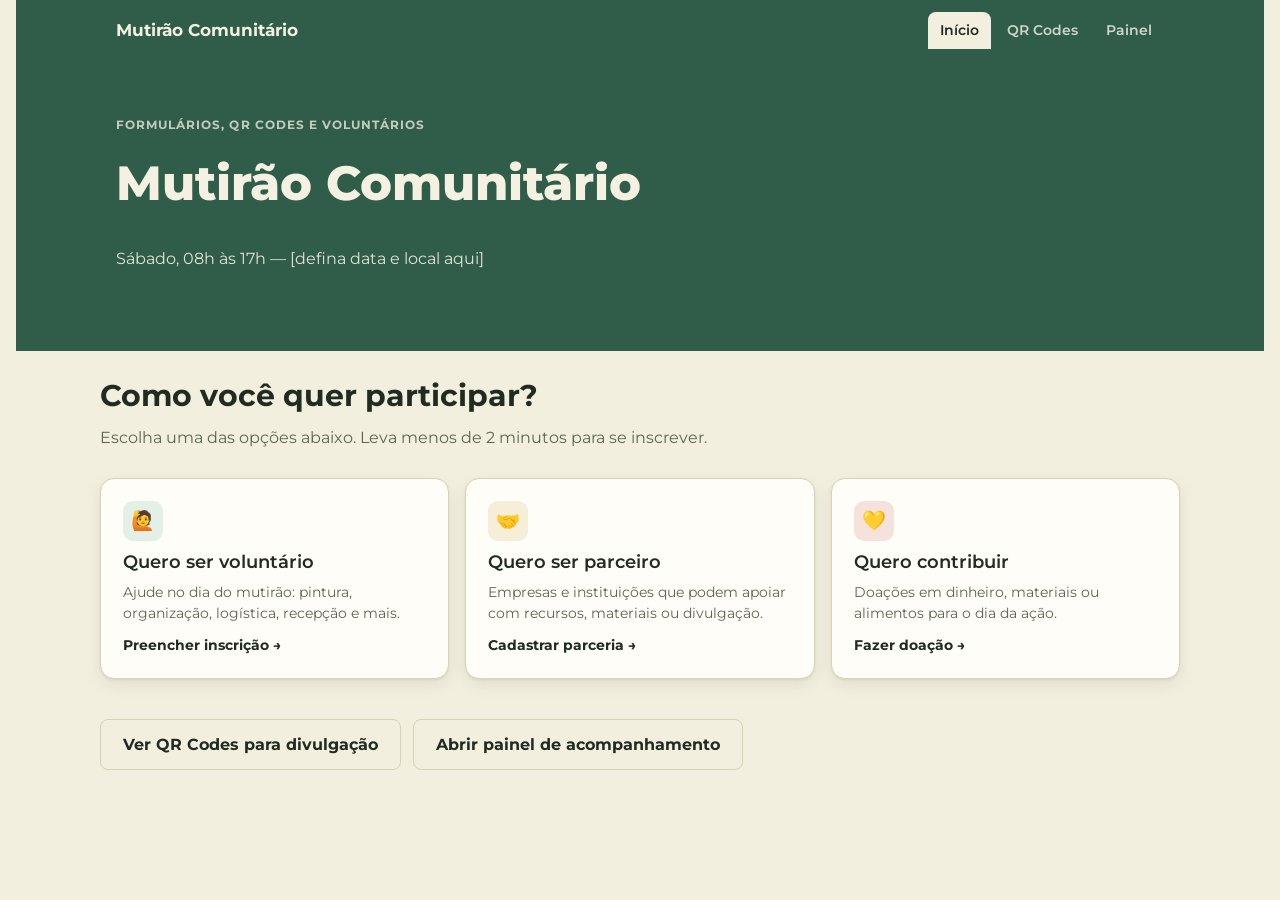
==== index.html @ 49a6bfc4 "Troca tipografia para Montserrat em todo o site Substitui a dupla Fraunces (titulos) + Work Sans (te" ====
<!DOCTYPE html>
<html lang="pt-BR">
<head>
<meta charset="UTF-8">
<meta name="viewport" content="width=device-width, initial-scale=1.0">
<title>Mutirão Comunitário</title>
<link rel="icon" href="assets/favicon.svg" type="image/svg+xml">
<link rel="preconnect" href="https://fonts.googleapis.com">
<link rel="preconnect" href="https://fonts.gstatic.com" crossorigin>
<link href="https://fonts.googleapis.com/css2?family=Montserrat:wght@400;500;600;700;800&family=JetBrains+Mono:wght@500;600&display=swap" rel="stylesheet">
<link rel="stylesheet" href="assets/styles.css">
<style>
  .hero {
    background: var(--pine);
    color: var(--ink-on-pine);
  }
  .hero-inner {
    max-width: 1080px;
    margin-inline: auto;
    padding: 56px 16px 64px;
  }
  .hero .eyebrow { color: var(--ink-on-pine); opacity: 0.75; }
  .hero h1 { color: var(--ink-on-pine); max-width: 16ch; }
  .hero p { color: var(--ink-on-pine); opacity: 0.92; max-width: 46ch; }

  .cards {
    display: grid;
    grid-template-columns: repeat(auto-fit, minmax(220px, 1fr));
    gap: 16px;
    margin-top: 28px;
  }
  .choice-card {
    background: var(--surface);
    border: 1px solid var(--line);
    border-radius: var(--radius);
    box-shadow: var(--shadow);
    padding: 22px;
    display: flex;
    flex-direction: column;
    gap: 10px;
    text-decoration: none;
    color: var(--ink);
  }
  .choice-card .tag {
    width: 40px; height: 40px;
    border-radius: 10px;
    display: flex; align-items: center; justify-content: center;
    font-size: 1.2rem;
  }
  .choice-card h3 { margin: 0; }
  .choice-card p { margin: 0; font-size: 0.9rem; color: var(--ink-muted); }
  .choice-card .go { margin-top: auto; font-weight: 700; font-size: 0.86rem; }

  .tag--voluntario { background: var(--good-bg); color: var(--pine-strong); }
  .tag--parceiro { background: var(--warn-bg); color: var(--brand-strong); }
  .tag--doador { background: var(--critical-bg); color: var(--brick-strong); }

  .secondary-links {
    display: flex; flex-wrap: wrap; gap: 12px;
    margin-top: 40px;
  }
</style>
</head>
<body>

<nav class="nav">
  <div class="nav-inner">
    <a class="nav-brand" href="index.html">Mutirão Comunitário</a>
    <div class="nav-tabs">
      <a href="index.html" aria-current="page">Início</a>
      <a href="qrcodes.html">QR Codes</a>
      <a href="painel.html">Painel</a>
    </div>
  </div>
</nav>

<header class="hero">
  <div class="hero-inner stack">
    <span class="eyebrow" id="evento-org">Grupo 02 — Formulários, QR Codes e Voluntários</span>
    <h1 id="evento-nome">Mutirão Comunitário</h1>
    <p id="evento-data">Sábado, 08h às 17h — [defina data e local aqui]</p>
  </div>
</header>

<main class="page page--wide">
  <h2>Como você quer participar?</h2>
  <p class="muted">Escolha uma das opções abaixo. Leva menos de 2 minutos para se inscrever.</p>

  <div class="cards">
    <a class="choice-card" href="voluntario.html">
      <span class="tag tag--voluntario">🙋</span>
      <h3>Quero ser voluntário</h3>
      <p>Ajude no dia do mutirão: pintura, organização, logística, recepção e mais.</p>
      <span class="go">Preencher inscrição →</span>
    </a>
    <a class="choice-card" href="parceiro.html">
      <span class="tag tag--parceiro">🤝</span>
      <h3>Quero ser parceiro</h3>
      <p>Empresas e instituições que podem apoiar com recursos, materiais ou divulgação.</p>
      <span class="go">Cadastrar parceria →</span>
    </a>
    <a class="choice-card" href="doador.html">
      <span class="tag tag--doador">💛</span>
      <h3>Quero contribuir</h3>
      <p>Doações em dinheiro, materiais ou alimentos para o dia da ação.</p>
      <span class="go">Fazer doação →</span>
    </a>
  </div>

  <div class="secondary-links">
    <a class="btn btn--ghost" href="qrcodes.html">Ver QR Codes para divulgação</a>
    <a class="btn btn--ghost" href="painel.html">Abrir painel de acompanhamento</a>
  </div>
</main>

<script src="config.js"></script>
<script>
  document.getElementById("evento-org").textContent = CONFIG.evento.organizacao;
  document.getElementById("evento-nome").textContent = CONFIG.evento.nome;
  document.getElementById("evento-data").textContent = CONFIG.evento.dataLocal;
</script>
</body>
</html>
---- assets/styles.css ----
/**
 * SISTEMA VISUAL — Mutirão Comunitário
 * ------------------------------------------------------------------
 * Conceito: quadro de mutirão / ficha de inscrição. Papel kraft quente,
 * verde-pinho para estrutura (cabeçalhos, navegação) e âmbar (cor de
 * colete de sinalização) como cor de ação/CTA.
 *
 * COMO TROCAR AS CORES: edite só os valores dentro de `:root` (tema
 * claro) e dos dois blocos marcados "TEMA ESCURO" logo abaixo. Não é
 * necessário mexer no resto do arquivo — todo o site usa essas
 * variáveis (var(--nome)).
 * ------------------------------------------------------------------
 */

/* ============ 1. TOKENS — TEMA CLARO (padrão) ============ */
:root {
  /* Superfícies */
  --paper: #f2efdf;        /* fundo geral — papel kraft claro */
  --surface: #fffdf7;      /* cartões, inputs, fichas */
  --surface-2: #eae5cf;    /* faixas alternadas, campos desabilitados */
  --line: #d9d2b3;         /* bordas e divisórias */

  /* Texto */
  --ink: #202b21;          /* texto principal — preto-pinho */
  --ink-muted: #5c6553;    /* texto secundário */
  --ink-on-brand: #26170a; /* texto sobre fundo âmbar */
  --ink-on-pine: #f4f1e2;  /* texto sobre fundo verde-pinho */

  /* Marca */
  --brand: #e2891f;        /* âmbar — botões primários, CTA, destaque */
  --brand-strong: #b5670f; /* hover/active do âmbar */
  --pine: #2f5d4a;         /* verde-pinho — navegação, cabeçalhos */
  --pine-strong: #223f32;  /* hover/active do verde-pinho */
  --brick: #a5432c;        /* terracota — usado no cartaz de "Doador" */
  --brick-strong: #832f1e;

  /* Estados semânticos (independentes da marca) */
  --good: #2e7d5b;         /* confirmado / compareceu */
  --good-bg: #e3f0e6;
  --warn: #b8860b;         /* pendente / aguardando */
  --warn-bg: #f6eed7;
  --critical: #a5342a;     /* faltou / déficit */
  --critical-bg: #f5e2dd;

  /* Sombra e foco */
  --shadow: 0 1px 2px rgba(32, 43, 33, 0.08), 0 6px 16px rgba(32, 43, 33, 0.08);
  --focus-ring: 0 0 0 3px rgba(226, 137, 31, 0.45);

  --radius: 14px;
  --radius-sm: 8px;

  color-scheme: light;
}

/* ============ TEMA ESCURO — segue o SO ("sistema") ============ */
@media (prefers-color-scheme: dark) {
  :root:not([data-theme="light"]) {
    --paper: #1b2119;
    --surface: #222a20;
    --surface-2: #2b3427;
    --line: #3c4636;

    --ink: #ecead9;
    --ink-muted: #a9b09a;
    --ink-on-brand: #1c1006;
    --ink-on-pine: #eef1e4;

    --brand: #f0a23d;
    --brand-strong: #f6bd6f;
    --pine: #5c9a80;
    --pine-strong: #83bda2;
    --brick: #d97a5c;
    --brick-strong: #e69a80;

    --good: #63b691;
    --good-bg: #23352c;
    --warn: #e0b756;
    --warn-bg: #3a3222;
    --critical: #e08a7d;
    --critical-bg: #3a2723;

    --shadow: 0 1px 2px rgba(0, 0, 0, 0.3), 0 6px 20px rgba(0, 0, 0, 0.35);
    color-scheme: dark;
  }
}

/* ============ TEMA ESCURO — escolha explícita do usuário ============ */
:root[data-theme="dark"] {
  --paper: #1b2119;
  --surface: #222a20;
  --surface-2: #2b3427;
  --line: #3c4636;

  --ink: #ecead9;
  --ink-muted: #a9b09a;
  --ink-on-brand: #1c1006;
  --ink-on-pine: #eef1e4;

  --brand: #f0a23d;
  --brand-strong: #f6bd6f;
  --pine: #5c9a80;
  --pine-strong: #83bda2;
  --brick: #d97a5c;
  --brick-strong: #e69a80;

  --good: #63b691;
  --good-bg: #23352c;
  --warn: #e0b756;
  --warn-bg: #3a3222;
  --critical: #e08a7d;
  --critical-bg: #3a2723;

  --shadow: 0 1px 2px rgba(0, 0, 0, 0.3), 0 6px 20px rgba(0, 0, 0, 0.35);
  color-scheme: dark;
}

/* ============ 2. TIPOGRAFIA ============ */
:root {
  --font-display: "Montserrat", system-ui, -apple-system, "Segoe UI", sans-serif;
  --font-body: "Montserrat", system-ui, -apple-system, "Segoe UI", sans-serif;
  --font-mono: "JetBrains Mono", ui-monospace, "SFMono-Regular", Menlo, monospace;
}

* { box-sizing: border-box; }
html { -webkit-text-size-adjust: 100%; }

body {
  margin: 0;
  background: var(--paper);
  color: var(--ink);
  font-family: var(--font-body);
  font-size: 16px;
  line-height: 1.5;
  padding-inline: max(16px, env(safe-area-inset-left));
}

h1, h2, h3 {
  font-family: var(--font-display);
  font-weight: 700;
  line-height: 1.15;
  text-wrap: balance;
  margin: 0 0 0.4em;
  color: var(--ink);
}
h1 { font-size: clamp(1.9rem, 1.5rem + 2vw, 3rem); font-weight: 800; }
h2 { font-size: clamp(1.4rem, 1.2rem + 1vw, 1.9rem); }
h3 { font-size: 1.15rem; font-weight: 600; }

p { margin: 0 0 1em; color: var(--ink); max-width: 65ch; }
.muted { color: var(--ink-muted); }

a { color: var(--pine-strong); }
:focus-visible { outline: none; box-shadow: var(--focus-ring); border-radius: var(--radius-sm); }

.eyebrow {
  display: inline-block;
  font-family: var(--font-body);
  font-size: 0.72rem;
  font-weight: 700;
  letter-spacing: 0.09em;
  text-transform: uppercase;
  color: var(--pine-strong);
  margin-bottom: 0.5em;
}

.tabular { font-variant-numeric: tabular-nums; }

/* ============ 3. LAYOUT ============ */
.page {
  max-width: 720px;
  margin-inline: auto;
  padding-block: 28px 64px;
}
.page--wide { max-width: 1080px; }

.stack { display: flex; flex-direction: column; gap: 16px; }
.row { display: flex; flex-wrap: wrap; gap: 10px; align-items: center; }

/* ============ 4. NAVEGAÇÃO (faixa estilo abas de pasta) ============ */
.nav {
  background: var(--pine);
  color: var(--ink-on-pine);
}
.nav-inner {
  max-width: 1080px;
  margin-inline: auto;
  padding: 12px 16px;
  display: flex;
  align-items: center;
  gap: 8px;
  flex-wrap: wrap;
}
.nav-brand {
  font-family: var(--font-display);
  font-weight: 700;
  font-size: 1.05rem;
  color: var(--ink-on-pine);
  text-decoration: none;
  margin-right: auto;
  white-space: nowrap;
}
.nav-tabs { display: flex; gap: 4px; flex-wrap: wrap; }
.nav-tabs a {
  color: var(--ink-on-pine);
  text-decoration: none;
  font-size: 0.88rem;
  font-weight: 600;
  padding: 8px 12px;
  border-radius: var(--radius-sm) var(--radius-sm) 0 0;
  opacity: 0.82;
}
.nav-tabs a:hover { opacity: 1; background: rgba(255,255,255,0.08); }
.nav-tabs a[aria-current="page"] {
  opacity: 1;
  background: var(--paper);
  color: var(--ink);
}

/* ============ 5. CARTÕES E FICHAS ============ */
.card {
  background: var(--surface);
  border: 1px solid var(--line);
  border-radius: var(--radius);
  box-shadow: var(--shadow);
  padding: 24px;
}
.card-header {
  display: flex;
  align-items: flex-start;
  justify-content: space-between;
  gap: 12px;
  margin-bottom: 18px;
}

.badge {
  display: inline-flex;
  align-items: center;
  gap: 6px;
  font-size: 0.78rem;
  font-weight: 700;
  padding: 4px 10px;
  border-radius: 999px;
}
.badge--good { background: var(--good-bg); color: var(--good); }
.badge--warn { background: var(--warn-bg); color: var(--warn); }
.badge--critical { background: var(--critical-bg); color: var(--critical); }
.badge--neutral { background: var(--surface-2); color: var(--ink-muted); }

/* ============ 6. FORMULÁRIOS ============ */
.field { display: flex; flex-direction: column; gap: 6px; }
.field label {
  font-size: 0.86rem;
  font-weight: 650;
  color: var(--ink);
}
.field .hint { font-size: 0.8rem; color: var(--ink-muted); }

.input, select, textarea {
  font-family: var(--font-body);
  font-size: 1rem;
  color: var(--ink);
  background: var(--surface);
  border: 1.5px solid var(--line);
  border-radius: var(--radius-sm);
  padding: 12px 14px;
  width: 100%;
}
textarea { resize: vertical; min-height: 88px; }
.input:focus, select:focus, textarea:focus { border-color: var(--brand); }

.choice-grid {
  display: flex;
  flex-wrap: wrap;
  gap: 8px;
}
.choice {
  position: relative;
}
.choice input {
  position: absolute;
  opacity: 0;
  width: 1px; height: 1px;
}
.choice span {
  display: inline-flex;
  align-items: center;
  gap: 6px;
  padding: 9px 14px;
  border: 1.5px solid var(--line);
  border-radius: 999px;
  font-size: 0.9rem;
  font-weight: 600;
  color: var(--ink-muted);
  background: var(--surface);
  cursor: pointer;
  user-select: none;
}
.choice input:checked + span {
  border-color: var(--brand);
  background: var(--brand);
  color: var(--ink-on-brand);
}
.choice input:focus-visible + span { box-shadow: var(--focus-ring); }

.btn {
  display: inline-flex;
  align-items: center;
  justify-content: center;
  gap: 8px;
  font-family: var(--font-body);
  font-weight: 700;
  font-size: 0.98rem;
  padding: 13px 22px;
  border-radius: var(--radius-sm);
  border: 1.5px solid transparent;
  cursor: pointer;
  text-decoration: none;
  transition: transform 0.06s ease, background 0.15s ease;
}
.btn:active { transform: translateY(1px); }
.btn--primary { background: var(--brand); color: var(--ink-on-brand); }
.btn--primary:hover { background: var(--brand-strong); }
.btn--pine { background: var(--pine); color: var(--ink-on-pine); }
.btn--pine:hover { background: var(--pine-strong); }
.btn--ghost { background: transparent; color: var(--ink); border-color: var(--line); }
.btn--ghost:hover { border-color: var(--ink-muted); }
.btn--sm { padding: 7px 12px; font-size: 0.82rem; }
.btn[disabled] { opacity: 0.55; cursor: not-allowed; }
.btn--block { width: 100%; }

.form-status {
  display: none;
  padding: 12px 14px;
  border-radius: var(--radius-sm);
  font-size: 0.9rem;
  font-weight: 600;
}
.form-status--visible { display: block; }
.form-status--ok { background: var(--good-bg); color: var(--good); }
.form-status--error { background: var(--critical-bg); color: var(--critical); }

/* Campo-armadilha anti-spam: some contadores automáticos preenchem
   todo campo que encontram — pessoas nunca veem nem preenchem este. */
.honeypot {
  position: absolute;
  left: -9999px;
  width: 1px;
  height: 1px;
  overflow: hidden;
}

/* ============ 7. PAINEL / DASHBOARD ============ */
.stat-row {
  display: grid;
  grid-template-columns: repeat(auto-fit, minmax(150px, 1fr));
  gap: 12px;
}
.stat-tile {
  background: var(--surface);
  border: 1px solid var(--line);
  border-radius: var(--radius);
  padding: 16px 18px;
}
.stat-tile .label {
  font-size: 0.76rem;
  font-weight: 700;
  letter-spacing: 0.06em;
  text-transform: uppercase;
  color: var(--ink-muted);
}
.stat-tile .value {
  font-family: var(--font-mono);
  font-size: clamp(1.8rem, 1.4rem + 1.6vw, 2.5rem);
  font-weight: 600;
  color: var(--ink);
  margin-top: 4px;
}
.stat-tile .value.accent { color: var(--brand-strong); }

.role-bar-row { display: flex; flex-direction: column; gap: 10px; }
.role-bar { display: grid; grid-template-columns: 1fr; gap: 4px; }
.role-bar .top { display: flex; justify-content: space-between; font-size: 0.86rem; }
.role-bar .track {
  height: 8px;
  background: var(--surface-2);
  border-radius: 999px;
  overflow: hidden;
}
.role-bar .fill { height: 100%; border-radius: 999px; background: var(--pine); }
.role-bar .fill.deficit { background: var(--critical); }

table.roster {
  width: 100%;
  border-collapse: collapse;
  font-size: 0.9rem;
}
table.roster th {
  text-align: left;
  font-size: 0.74rem;
  letter-spacing: 0.05em;
  text-transform: uppercase;
  color: var(--ink-muted);
  padding: 8px 10px;
  border-bottom: 1.5px solid var(--line);
  white-space: nowrap;
}
table.roster td {
  padding: 10px 10px;
  border-bottom: 1px solid var(--line);
  vertical-align: middle;
}
table.roster tr:hover td { background: var(--surface-2); }
.table-scroll { overflow-x: auto; border-radius: var(--radius); border: 1px solid var(--line); }
.table-scroll table.roster { border: none; }
.table-scroll table.roster th:first-child, .table-scroll table.roster td:first-child { padding-left: 14px; }

.filters { display: flex; flex-wrap: wrap; gap: 10px; align-items: flex-end; }
.filters .field { min-width: 160px; }

.status-toggle { display: inline-flex; gap: 4px; }
.status-toggle button {
  font-size: 0.76rem;
  font-weight: 700;
  padding: 5px 10px;
  border-radius: 999px;
  border: 1.5px solid var(--line);
  background: var(--surface);
  color: var(--ink-muted);
  cursor: pointer;
}
.status-toggle button[data-active="true"] { border-color: transparent; }
.status-toggle button.good[data-active="true"] { background: var(--good-bg); color: var(--good); }
.status-toggle button.warn[data-active="true"] { background: var(--warn-bg); color: var(--warn); }
.status-toggle button.critical[data-active="true"] { background: var(--critical-bg); color: var(--critical); }

.empty-state {
  text-align: center;
  padding: 40px 20px;
  color: var(--ink-muted);
}

/* ============ 8. CARTAZES DE QR CODE ============ */
.poster {
  border-radius: 20px;
  padding: 36px 28px;
  color: var(--ink-on-pine);
  display: flex;
  flex-direction: column;
  align-items: center;
  text-align: center;
  gap: 18px;
  box-shadow: var(--shadow);
}
.poster--voluntario { background: linear-gradient(165deg, var(--pine), var(--pine-strong)); }
.poster--parceiro { background: linear-gradient(165deg, var(--brand-strong), var(--brand)); color: var(--ink-on-brand); }
.poster--doador { background: linear-gradient(165deg, var(--brick), var(--brick-strong)); }

.poster .eyebrow { color: inherit; opacity: 0.78; }
.poster h2 { color: inherit; font-size: clamp(1.5rem, 1.2rem + 1.4vw, 2.1rem); }
.poster p { color: inherit; opacity: 0.92; }
.poster .qr-frame {
  background: #fff;
  padding: 14px;
  border-radius: 14px;
}
.poster .link-text {
  font-family: var(--font-mono);
  font-size: 0.78rem;
  opacity: 0.85;
  word-break: break-all;
}

/* ============ 9. RESPONSIVO ============ */
@media (max-width: 640px) {
  .card { padding: 18px; }
  .nav-tabs a { padding: 7px 10px; font-size: 0.82rem; }
  .filters .field { min-width: 100%; }
}

@media (prefers-reduced-motion: reduce) {
  * { transition: none !important; animation: none !important; }
}
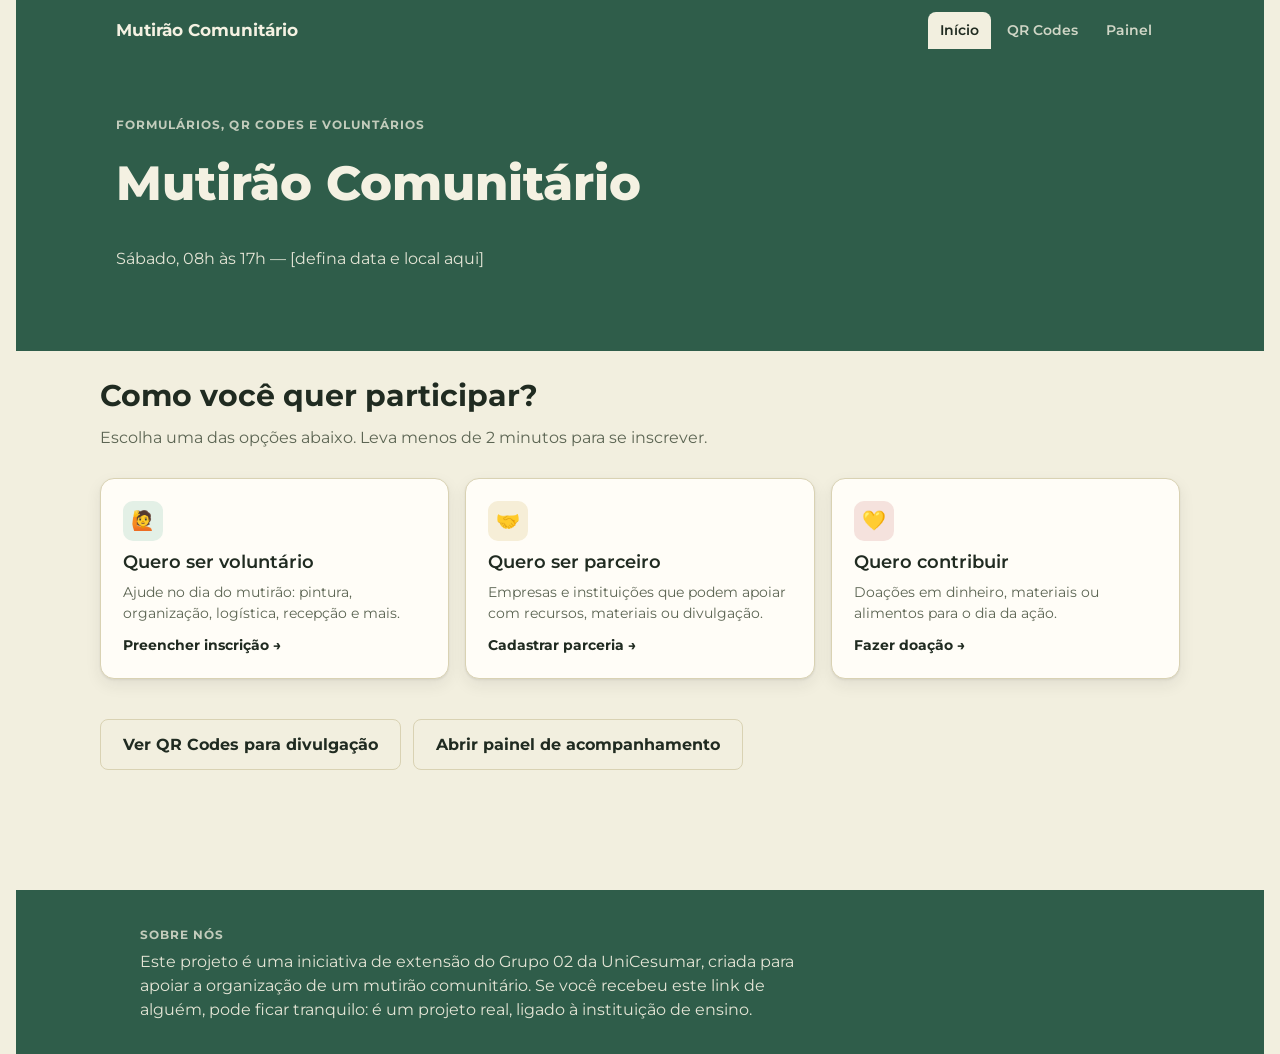
==== commit e1d7019e: "Adiciona rodape 'Sobre nos' com identificacao institucional Aparece em todas as paginas (inclusive n" ====
--- a/index.html
+++ b/index.html
@@ -113,11 +113,23 @@
   </div>
 </main>
 
+<footer class="site-footer">
+  <div class="footer-inner">
+    <div class="footer-logo"><img id="footer-logo-img" hidden></div>
+    <div class="footer-text">
+      <span class="eyebrow">Sobre nós</span>
+      <p id="footer-descricao"></p>
+      <a id="footer-link" href="#" target="_blank" rel="noopener" hidden>Saiba mais →</a>
+    </div>
+  </div>
+</footer>
+
 <script src="config.js"></script>
 <script>
   document.getElementById("evento-org").textContent = CONFIG.evento.organizacao;
   document.getElementById("evento-nome").textContent = CONFIG.evento.nome;
   document.getElementById("evento-data").textContent = CONFIG.evento.dataLocal;
 </script>
+<script src="js/footer.js"></script>
 </body>
 </html>
--- a/assets/styles.css
+++ b/assets/styles.css
@@ -470,7 +470,33 @@
   word-break: break-all;
 }
 
-/* ============ 9. RESPONSIVO ============ */
+/* ============ 9. RODAPÉ — SOBRE NÓS / INSTITUIÇÃO ============ */
+.site-footer {
+  background: var(--pine);
+  color: var(--ink-on-pine);
+  margin-top: 56px;
+}
+.footer-inner {
+  max-width: 1080px;
+  margin-inline: auto;
+  padding: 32px 16px;
+  display: flex;
+  align-items: center;
+  gap: 24px;
+  flex-wrap: wrap;
+}
+.footer-logo img {
+  display: block;
+  max-height: 56px;
+  max-width: 160px;
+  object-fit: contain;
+}
+.footer-text { flex: 1; min-width: 240px; }
+.footer-text .eyebrow { color: inherit; opacity: 0.75; }
+.footer-text p { color: inherit; opacity: 0.92; margin: 0; max-width: 62ch; }
+.footer-text a { color: inherit; text-decoration: underline; }
+
+/* ============ 10. RESPONSIVO ============ */
 @media (max-width: 640px) {
   .card { padding: 18px; }
   .nav-tabs a { padding: 7px 10px; font-size: 0.82rem; }
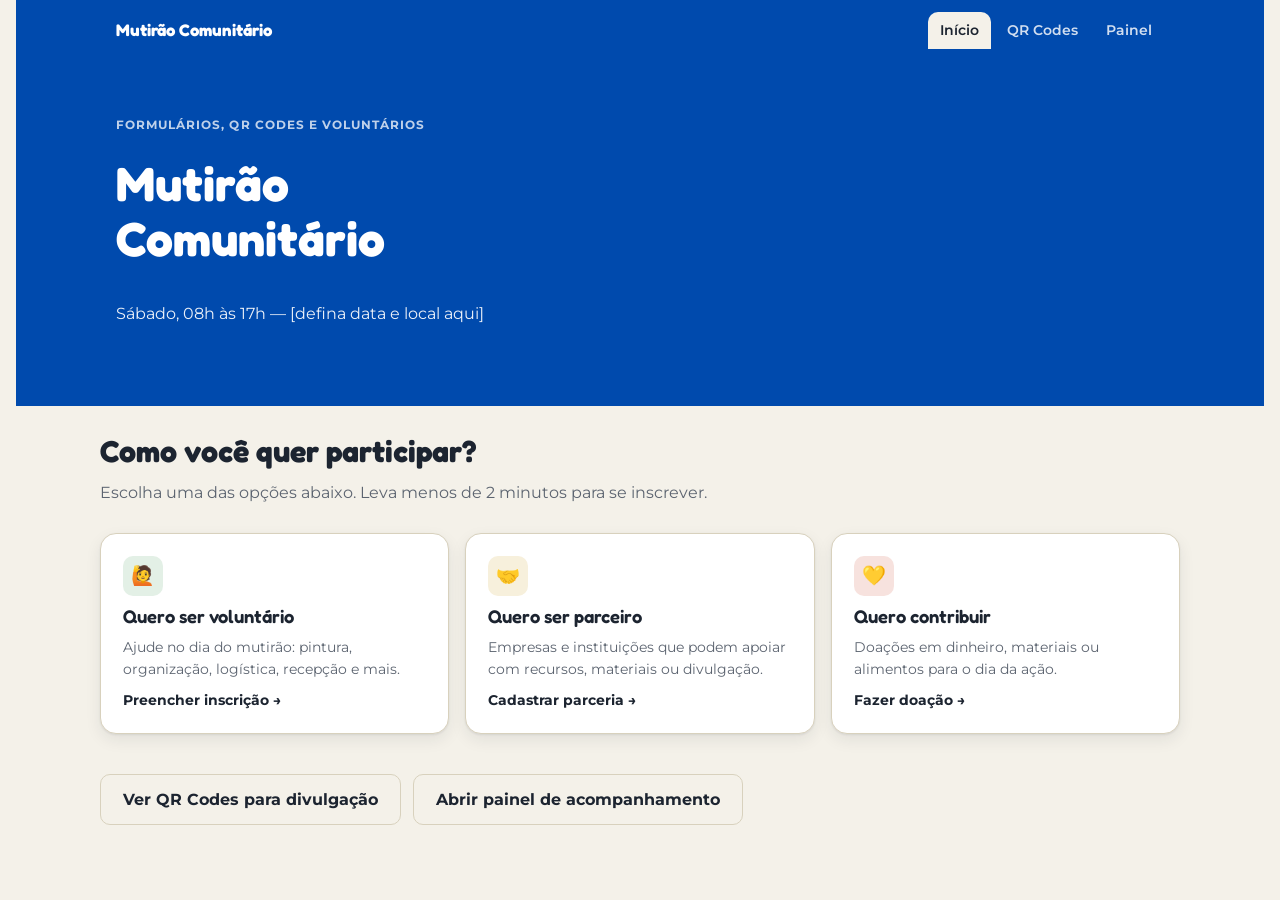
==== commit 4a71b3a7: "Aplica identidade visual oficial Floripa + Cor - Paleta oficial: azul profundo (#004aad, voluntario/" ====
--- a/index.html
+++ b/index.html
@@ -7,7 +7,7 @@
 <link rel="icon" href="assets/favicon.svg" type="image/svg+xml">
 <link rel="preconnect" href="https://fonts.googleapis.com">
 <link rel="preconnect" href="https://fonts.gstatic.com" crossorigin>
-<link href="https://fonts.googleapis.com/css2?family=Montserrat:wght@400;500;600;700;800&family=JetBrains+Mono:wght@500;600&display=swap" rel="stylesheet">
+<link href="https://fonts.googleapis.com/css2?family=Fredoka:wght@500;600;700&family=Montserrat:wght@400;500;600;700;800&family=JetBrains+Mono:wght@500;600&display=swap" rel="stylesheet">
 <link rel="stylesheet" href="assets/styles.css">
 <style>
   .hero {
--- a/assets/styles.css
+++ b/assets/styles.css
@@ -1,53 +1,57 @@
 /**
  * SISTEMA VISUAL — Mutirão Comunitário
  * ------------------------------------------------------------------
- * Conceito: quadro de mutirão / ficha de inscrição. Papel kraft quente,
- * verde-pinho para estrutura (cabeçalhos, navegação) e âmbar (cor de
- * colete de sinalização) como cor de ação/CTA.
+ * Identidade oficial "Floripa + Cor": 4 cores de tinta (vermelho,
+ * azul-petróleo, laranja, azul profundo), cada uma representando uma
+ * frente do projeto — voluntário, parceiro, doador e check-in.
  *
  * COMO TROCAR AS CORES: edite só os valores dentro de `:root` (tema
- * claro) e dos dois blocos marcados "TEMA ESCURO" logo abaixo. Não é
- * necessário mexer no resto do arquivo — todo o site usa essas
- * variáveis (var(--nome)).
+ * claro) e dos dois blocos marcados "TEMA ESCURO" logo abaixo. Os
+ * nomes das variáveis (--pine, --brick...) ficaram do sistema
+ * anterior por simplicidade de código, mas os VALORES já são as
+ * cores oficiais da marca — não precisa mexer no resto do arquivo,
+ * todo o site usa essas variáveis (var(--nome)).
  * ------------------------------------------------------------------
  */
 
 /* ============ 1. TOKENS — TEMA CLARO (padrão) ============ */
 :root {
   /* Superfícies */
-  --paper: #f2efdf;        /* fundo geral — papel kraft claro */
-  --surface: #fffdf7;      /* cartões, inputs, fichas */
-  --surface-2: #eae5cf;    /* faixas alternadas, campos desabilitados */
-  --line: #d9d2b3;         /* bordas e divisórias */
+  --paper: #f4f1e9;        /* fundo geral — papel claro e neutro */
+  --surface: #ffffff;      /* cartões, inputs, fichas */
+  --surface-2: #e9e4d6;    /* faixas alternadas, campos desabilitados */
+  --line: #d8d1bd;         /* bordas e divisórias */
 
   /* Texto */
-  --ink: #202b21;          /* texto principal — preto-pinho */
-  --ink-muted: #5c6553;    /* texto secundário */
-  --ink-on-brand: #26170a; /* texto sobre fundo âmbar */
-  --ink-on-pine: #f4f1e2;  /* texto sobre fundo verde-pinho */
-
-  /* Marca */
-  --brand: #e2891f;        /* âmbar — botões primários, CTA, destaque */
-  --brand-strong: #b5670f; /* hover/active do âmbar */
-  --pine: #2f5d4a;         /* verde-pinho — navegação, cabeçalhos */
-  --pine-strong: #223f32;  /* hover/active do verde-pinho */
-  --brick: #a5432c;        /* terracota — usado no cartaz de "Doador" */
-  --brick-strong: #832f1e;
+  --ink: #1c2430;          /* texto principal — quase-preto azulado */
+  --ink-muted: #5c6470;    /* texto secundário */
+  --ink-on-brand: #fffaf3; /* texto sobre fundo laranja */
+  --ink-on-pine: #ffffff;  /* texto sobre fundo azul profundo */
+
+  /* Marca — Floripa + Cor */
+  --brand: #e85425;        /* laranja — botões primários, CTA, destaque */
+  --brand-strong: #b53f18; /* hover/active do laranja */
+  --pine: #004aad;         /* azul profundo — navegação, cabeçalhos, cartaz "Voluntário" */
+  --pine-strong: #003580;  /* hover/active do azul profundo */
+  --brick: #d82424;        /* vermelho — cartaz "Doador" */
+  --brick-strong: #a81b1b;
+  --teal: #2381a1;         /* azul-petróleo — cartaz "Check-in" */
+  --teal-strong: #1a6480;
 
   /* Estados semânticos (independentes da marca) */
   --good: #2e7d5b;         /* confirmado / compareceu */
   --good-bg: #e3f0e6;
-  --warn: #b8860b;         /* pendente / aguardando */
-  --warn-bg: #f6eed7;
-  --critical: #a5342a;     /* faltou / déficit */
-  --critical-bg: #f5e2dd;
+  --warn: #c99a2e;         /* pendente / aguardando */
+  --warn-bg: #f7f0dc;
+  --critical: #c23a2e;     /* faltou */
+  --critical-bg: #f7e2de;
 
   /* Sombra e foco */
-  --shadow: 0 1px 2px rgba(32, 43, 33, 0.08), 0 6px 16px rgba(32, 43, 33, 0.08);
-  --focus-ring: 0 0 0 3px rgba(226, 137, 31, 0.45);
-
-  --radius: 14px;
-  --radius-sm: 8px;
+  --shadow: 0 1px 2px rgba(28, 36, 48, 0.08), 0 6px 16px rgba(28, 36, 48, 0.08);
+  --focus-ring: 0 0 0 3px rgba(232, 84, 37, 0.4);
+
+  --radius: 16px;
+  --radius-sm: 10px;
 
   color-scheme: light;
 }
@@ -55,28 +59,30 @@
 /* ============ TEMA ESCURO — segue o SO ("sistema") ============ */
 @media (prefers-color-scheme: dark) {
   :root:not([data-theme="light"]) {
-    --paper: #1b2119;
-    --surface: #222a20;
-    --surface-2: #2b3427;
-    --line: #3c4636;
-
-    --ink: #ecead9;
-    --ink-muted: #a9b09a;
-    --ink-on-brand: #1c1006;
-    --ink-on-pine: #eef1e4;
-
-    --brand: #f0a23d;
-    --brand-strong: #f6bd6f;
-    --pine: #5c9a80;
-    --pine-strong: #83bda2;
-    --brick: #d97a5c;
-    --brick-strong: #e69a80;
+    --paper: #171c24;
+    --surface: #212833;
+    --surface-2: #2a323e;
+    --line: #3a4453;
+
+    --ink: #f0ede4;
+    --ink-muted: #a8b0bd;
+    --ink-on-brand: #241005;
+    --ink-on-pine: #f0ede4;
+
+    --brand: #f57a4a;
+    --brand-strong: #ff9a6e;
+    --pine: #3d7fd1;
+    --pine-strong: #6ba0e0;
+    --brick: #e2645a;
+    --brick-strong: #ef8b83;
+    --teal: #52a8c4;
+    --teal-strong: #7cc0d8;
 
     --good: #63b691;
     --good-bg: #23352c;
-    --warn: #e0b756;
+    --warn: #dfbb5e;
     --warn-bg: #3a3222;
-    --critical: #e08a7d;
+    --critical: #e0897d;
     --critical-bg: #3a2723;
 
     --shadow: 0 1px 2px rgba(0, 0, 0, 0.3), 0 6px 20px rgba(0, 0, 0, 0.35);
@@ -86,28 +92,30 @@
 
 /* ============ TEMA ESCURO — escolha explícita do usuário ============ */
 :root[data-theme="dark"] {
-  --paper: #1b2119;
-  --surface: #222a20;
-  --surface-2: #2b3427;
-  --line: #3c4636;
-
-  --ink: #ecead9;
-  --ink-muted: #a9b09a;
-  --ink-on-brand: #1c1006;
-  --ink-on-pine: #eef1e4;
-
-  --brand: #f0a23d;
-  --brand-strong: #f6bd6f;
-  --pine: #5c9a80;
-  --pine-strong: #83bda2;
-  --brick: #d97a5c;
-  --brick-strong: #e69a80;
+  --paper: #171c24;
+  --surface: #212833;
+  --surface-2: #2a323e;
+  --line: #3a4453;
+
+  --ink: #f0ede4;
+  --ink-muted: #a8b0bd;
+  --ink-on-brand: #241005;
+  --ink-on-pine: #f0ede4;
+
+  --brand: #f57a4a;
+  --brand-strong: #ff9a6e;
+  --pine: #3d7fd1;
+  --pine-strong: #6ba0e0;
+  --brick: #e2645a;
+  --brick-strong: #ef8b83;
+  --teal: #52a8c4;
+  --teal-strong: #7cc0d8;
 
   --good: #63b691;
   --good-bg: #23352c;
-  --warn: #e0b756;
+  --warn: #dfbb5e;
   --warn-bg: #3a3222;
-  --critical: #e08a7d;
+  --critical: #e0897d;
   --critical-bg: #3a2723;
 
   --shadow: 0 1px 2px rgba(0, 0, 0, 0.3), 0 6px 20px rgba(0, 0, 0, 0.35);
@@ -116,7 +124,7 @@
 
 /* ============ 2. TIPOGRAFIA ============ */
 :root {
-  --font-display: "Montserrat", system-ui, -apple-system, "Segoe UI", sans-serif;
+  --font-display: "Fredoka", "Montserrat", system-ui, -apple-system, "Segoe UI", sans-serif;
   --font-body: "Montserrat", system-ui, -apple-system, "Segoe UI", sans-serif;
   --font-mono: "JetBrains Mono", ui-monospace, "SFMono-Regular", Menlo, monospace;
 }
@@ -142,7 +150,7 @@
   margin: 0 0 0.4em;
   color: var(--ink);
 }
-h1 { font-size: clamp(1.9rem, 1.5rem + 2vw, 3rem); font-weight: 800; }
+h1 { font-size: clamp(1.9rem, 1.5rem + 2vw, 3rem); font-weight: 700; }
 h2 { font-size: clamp(1.4rem, 1.2rem + 1vw, 1.9rem); }
 h3 { font-size: 1.15rem; font-weight: 600; }
 
@@ -247,6 +255,28 @@
 .badge--neutral { background: var(--surface-2); color: var(--ink-muted); }
 
 /* ============ 6. FORMULÁRIOS ============ */
+.form-block { display: flex; flex-direction: column; gap: 16px; }
+.form-block + .form-block {
+  margin-top: 8px;
+  padding-top: 24px;
+  border-top: 1px solid var(--line);
+}
+.form-block-title {
+  display: flex;
+  align-items: baseline;
+  gap: 8px;
+  font-family: var(--font-display);
+  font-weight: 600;
+  font-size: 1rem;
+  color: var(--pine);
+}
+.form-block-title .num {
+  font-family: var(--font-mono);
+  font-size: 0.8rem;
+  font-weight: 600;
+  color: var(--brand);
+}
+
 .field { display: flex; flex-direction: column; gap: 6px; }
 .field label {
   font-size: 0.86rem;
@@ -387,7 +417,6 @@
   overflow: hidden;
 }
 .role-bar .fill { height: 100%; border-radius: 999px; background: var(--pine); }
-.role-bar .fill.deficit { background: var(--critical); }
 
 table.roster {
   width: 100%;
@@ -454,6 +483,7 @@
 .poster--voluntario { background: linear-gradient(165deg, var(--pine), var(--pine-strong)); }
 .poster--parceiro { background: linear-gradient(165deg, var(--brand-strong), var(--brand)); color: var(--ink-on-brand); }
 .poster--doador { background: linear-gradient(165deg, var(--brick), var(--brick-strong)); }
+.poster--checkin { background: linear-gradient(165deg, var(--teal), var(--teal-strong)); }
 
 .poster .eyebrow { color: inherit; opacity: 0.78; }
 .poster h2 { color: inherit; font-size: clamp(1.5rem, 1.2rem + 1.4vw, 2.1rem); }
@@ -470,6 +500,17 @@
   word-break: break-all;
 }
 
+/* ============ CHECK-IN DE PRESENÇA ============ */
+.checkin-item {
+  display: flex;
+  align-items: center;
+  justify-content: space-between;
+  gap: 12px;
+  padding: 14px 18px;
+}
+.checkin-info { display: flex; flex-direction: column; gap: 2px; }
+.checkin-info .muted { font-size: 0.85rem; }
+
 /* ============ 9. RODAPÉ — SOBRE NÓS / INSTITUIÇÃO ============ */
 .site-footer {
   background: var(--pine);
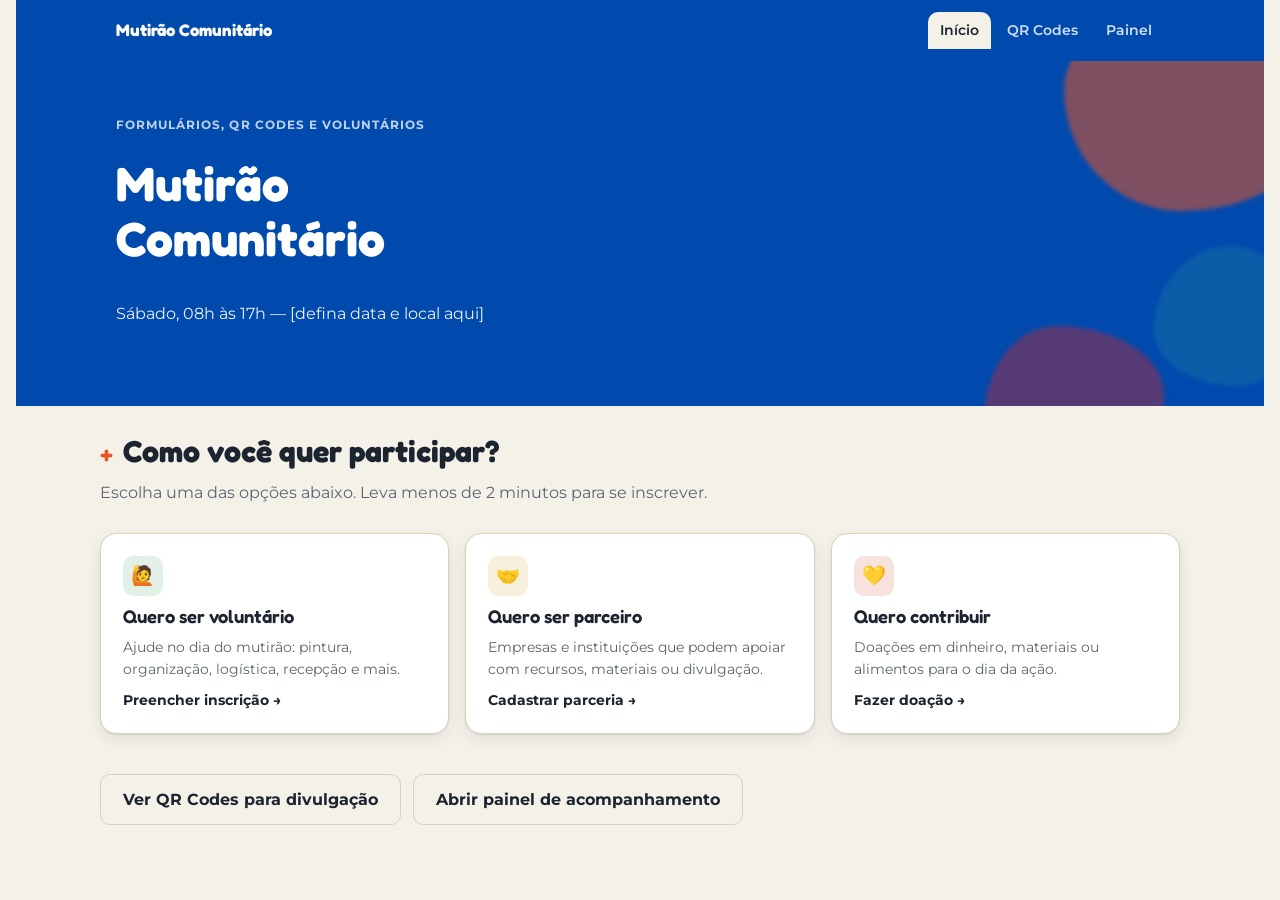
==== commit 1de47f3b: "Adiciona toques decorativos da identidade Floripa + Cor - Manchas organicas sutis (laranja/vermelho/" ====
--- a/index.html
+++ b/index.html
@@ -13,11 +13,42 @@
   .hero {
     background: var(--pine);
     color: var(--ink-on-pine);
+    position: relative;
+    overflow: hidden;
+  }
+  /* Manchas de tinta — ecoam o conceito "cor que transforma" da marca
+     Floripa + Cor sem depender de imagens. Puramente decorativas. */
+  .hero .blob {
+    position: absolute;
+    filter: blur(2px);
+    opacity: 0.55;
+    pointer-events: none;
+  }
+  .hero .blob--laranja {
+    width: 260px; height: 220px;
+    right: -60px; top: -70px;
+    background: var(--brand);
+    border-radius: 62% 38% 55% 45% / 45% 55% 45% 55%;
+  }
+  .hero .blob--vermelho {
+    width: 180px; height: 170px;
+    right: 100px; bottom: -90px;
+    background: var(--brick);
+    border-radius: 40% 60% 65% 35% / 55% 40% 60% 45%;
+    opacity: 0.4;
+  }
+  .hero .blob--teal {
+    width: 140px; height: 140px;
+    right: -30px; bottom: 20px;
+    background: var(--teal);
+    border-radius: 55% 45% 40% 60% / 60% 50% 50% 40%;
+    opacity: 0.35;
   }
   .hero-inner {
     max-width: 1080px;
     margin-inline: auto;
     padding: 56px 16px 64px;
+    position: relative;
   }
   .hero .eyebrow { color: var(--ink-on-pine); opacity: 0.75; }
   .hero h1 { color: var(--ink-on-pine); max-width: 16ch; }
@@ -59,6 +90,19 @@
     display: flex; flex-wrap: wrap; gap: 12px;
     margin-top: 40px;
   }
+
+  .section-title {
+    display: flex;
+    align-items: baseline;
+    gap: 10px;
+  }
+  .section-title .plus {
+    font-family: var(--font-display);
+    font-weight: 600;
+    font-size: 1.6rem;
+    color: var(--brand);
+    line-height: 1;
+  }
 </style>
 </head>
 <body>
@@ -75,6 +119,9 @@
 </nav>
 
 <header class="hero">
+  <span class="blob blob--laranja" aria-hidden="true"></span>
+  <span class="blob blob--vermelho" aria-hidden="true"></span>
+  <span class="blob blob--teal" aria-hidden="true"></span>
   <div class="hero-inner stack">
     <span class="eyebrow" id="evento-org">Grupo 02 — Formulários, QR Codes e Voluntários</span>
     <h1 id="evento-nome">Mutirão Comunitário</h1>
@@ -83,7 +130,7 @@
 </header>
 
 <main class="page page--wide">
-  <h2>Como você quer participar?</h2>
+  <h2 class="section-title"><span class="plus" aria-hidden="true">+</span> Como você quer participar?</h2>
   <p class="muted">Escolha uma das opções abaixo. Leva menos de 2 minutos para se inscrever.</p>
 
   <div class="cards">
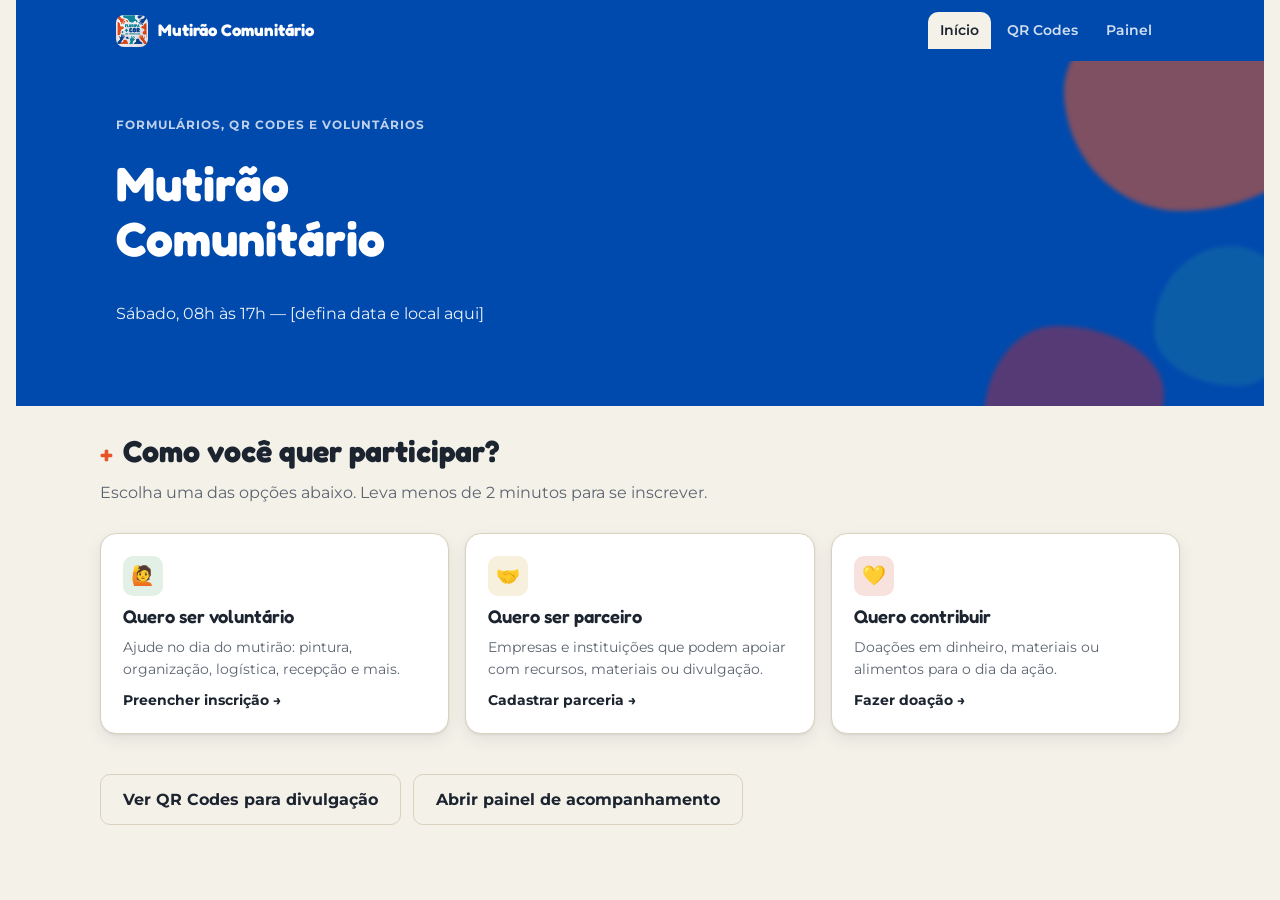
==== commit 45e75462: "Adiciona a logo oficial Floripa + Cor na navegacao Logo extraida e recortada de um dos mockups do PD" ====
--- a/index.html
+++ b/index.html
@@ -109,7 +109,7 @@
 
 <nav class="nav">
   <div class="nav-inner">
-    <a class="nav-brand" href="index.html">Mutirão Comunitário</a>
+    <a class="nav-brand" href="index.html"><img src="assets/logo-floripa-cor.png" alt="">Mutirão Comunitário</a>
     <div class="nav-tabs">
       <a href="index.html" aria-current="page">Início</a>
       <a href="qrcodes.html">QR Codes</a>
--- a/assets/styles.css
+++ b/assets/styles.css
@@ -199,6 +199,9 @@
   flex-wrap: wrap;
 }
 .nav-brand {
+  display: inline-flex;
+  align-items: center;
+  gap: 10px;
   font-family: var(--font-display);
   font-weight: 700;
   font-size: 1.05rem;
@@ -206,6 +209,13 @@
   text-decoration: none;
   margin-right: auto;
   white-space: nowrap;
+}
+.nav-brand img {
+  width: 32px;
+  height: 32px;
+  border-radius: 8px;
+  object-fit: cover;
+  flex: none;
 }
 .nav-tabs { display: flex; gap: 4px; flex-wrap: wrap; }
 .nav-tabs a {
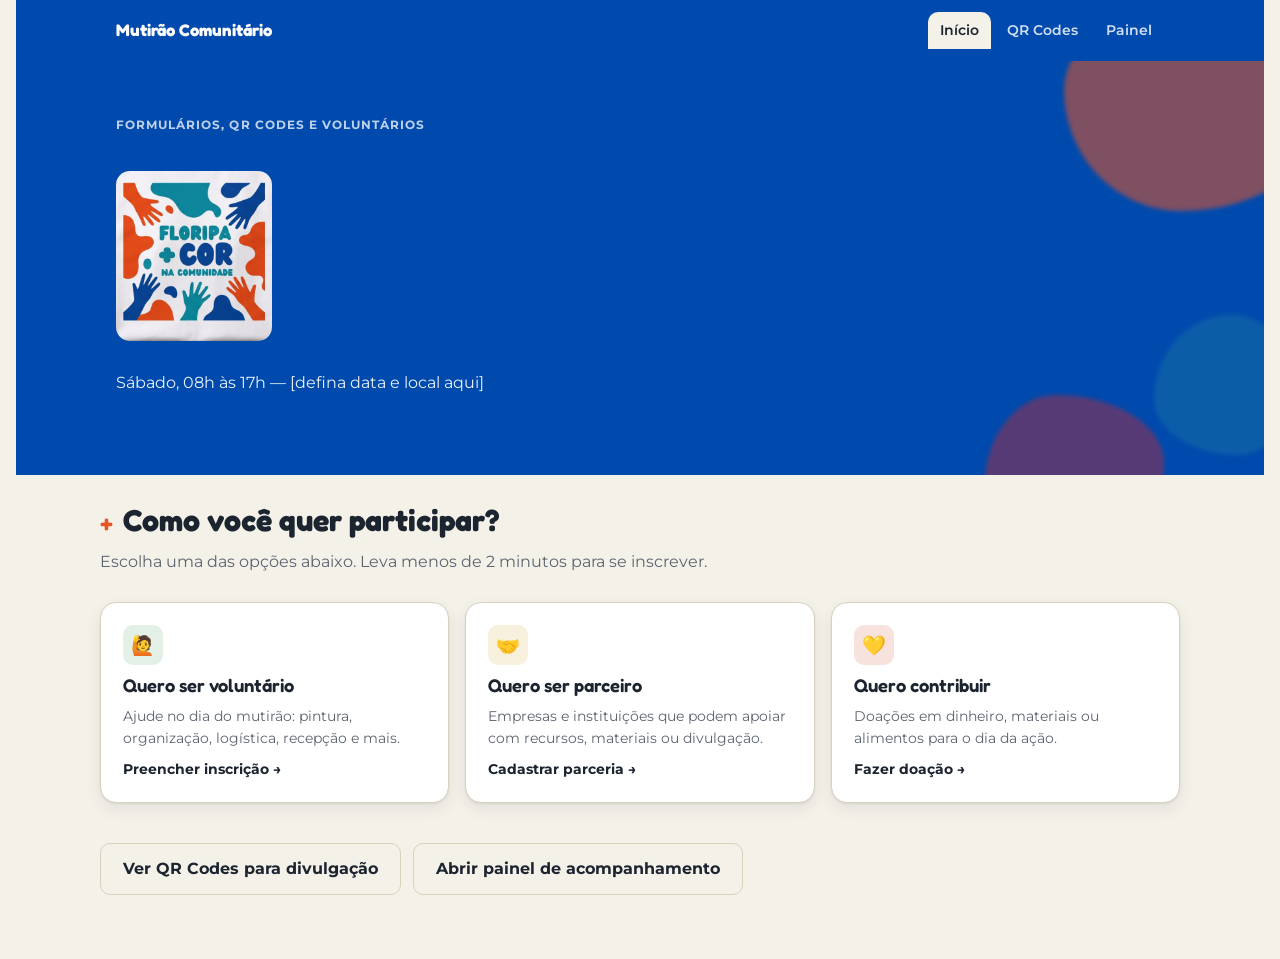
==== commit a17eea22: "Move a logo da navegacao para o titulo grande da home A logo pequena na navegacao nao ficou boa (per" ====
--- a/index.html
+++ b/index.html
@@ -51,8 +51,15 @@
     position: relative;
   }
   .hero .eyebrow { color: var(--ink-on-pine); opacity: 0.75; }
-  .hero h1 { color: var(--ink-on-pine); max-width: 16ch; }
   .hero p { color: var(--ink-on-pine); opacity: 0.92; max-width: 46ch; }
+
+  .hero-logo { margin: 0.3em 0; line-height: 0; }
+  .hero-logo img {
+    display: block;
+    height: clamp(110px, 9vw + 70px, 170px);
+    width: auto;
+    border-radius: 14px;
+  }
 
   .cards {
     display: grid;
@@ -109,7 +116,7 @@
 
 <nav class="nav">
   <div class="nav-inner">
-    <a class="nav-brand" href="index.html"><img src="assets/logo-floripa-cor.png" alt="">Mutirão Comunitário</a>
+    <a class="nav-brand" href="index.html">Mutirão Comunitário</a>
     <div class="nav-tabs">
       <a href="index.html" aria-current="page">Início</a>
       <a href="qrcodes.html">QR Codes</a>
@@ -124,7 +131,7 @@
   <span class="blob blob--teal" aria-hidden="true"></span>
   <div class="hero-inner stack">
     <span class="eyebrow" id="evento-org">Grupo 02 — Formulários, QR Codes e Voluntários</span>
-    <h1 id="evento-nome">Mutirão Comunitário</h1>
+    <h1 class="hero-logo"><img src="assets/logo-floripa-cor.png" alt="Mutirão Comunitário"></h1>
     <p id="evento-data">Sábado, 08h às 17h — [defina data e local aqui]</p>
   </div>
 </header>
@@ -174,7 +181,6 @@
 <script src="config.js"></script>
 <script>
   document.getElementById("evento-org").textContent = CONFIG.evento.organizacao;
-  document.getElementById("evento-nome").textContent = CONFIG.evento.nome;
   document.getElementById("evento-data").textContent = CONFIG.evento.dataLocal;
 </script>
 <script src="js/footer.js"></script>
--- a/assets/styles.css
+++ b/assets/styles.css
@@ -199,9 +199,6 @@
   flex-wrap: wrap;
 }
 .nav-brand {
-  display: inline-flex;
-  align-items: center;
-  gap: 10px;
   font-family: var(--font-display);
   font-weight: 700;
   font-size: 1.05rem;
@@ -209,13 +206,6 @@
   text-decoration: none;
   margin-right: auto;
   white-space: nowrap;
-}
-.nav-brand img {
-  width: 32px;
-  height: 32px;
-  border-radius: 8px;
-  object-fit: cover;
-  flex: none;
 }
 .nav-tabs { display: flex; gap: 4px; flex-wrap: wrap; }
 .nav-tabs a {
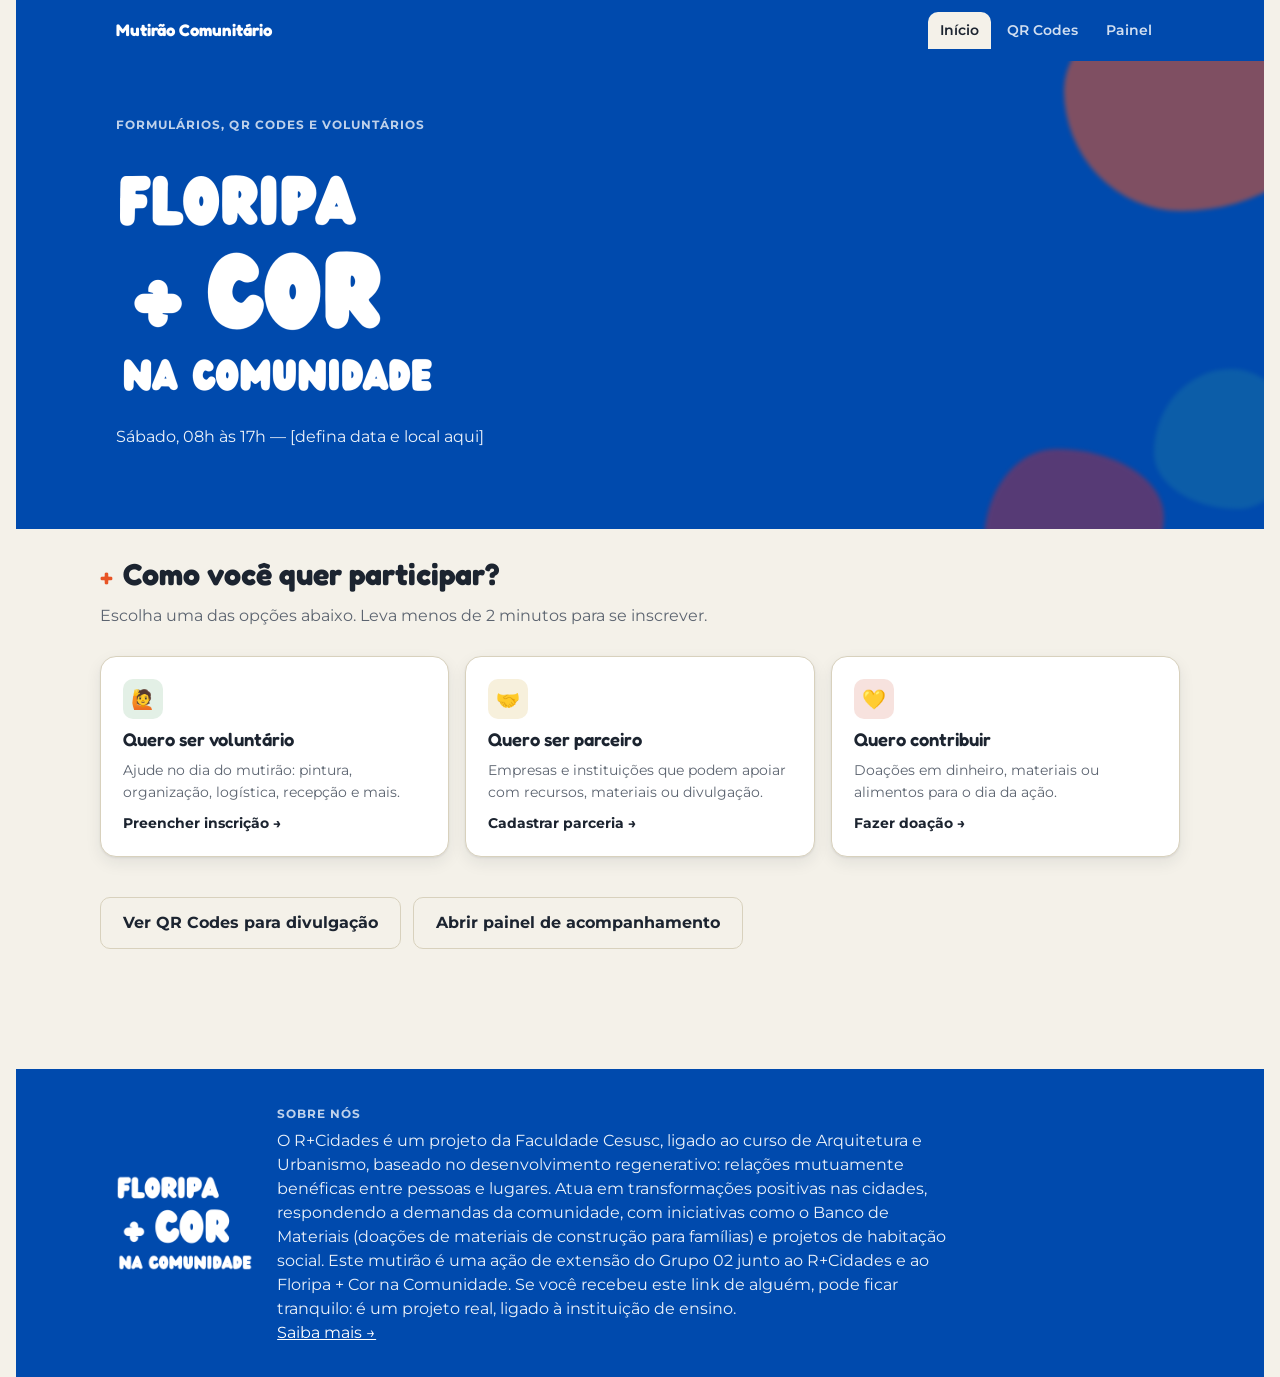
==== commit 12fe24b9: "Troca a logo recortada pela logo oficial Floripa + Cor Usa os arquivos oficiais enviados pela equipe" ====
--- a/index.html
+++ b/index.html
@@ -56,9 +56,8 @@
   .hero-logo { margin: 0.3em 0; line-height: 0; }
   .hero-logo img {
     display: block;
-    height: clamp(110px, 9vw + 70px, 170px);
-    width: auto;
-    border-radius: 14px;
+    width: clamp(200px, 22vw + 90px, 320px);
+    height: auto;
   }
 
   .cards {
@@ -131,7 +130,7 @@
   <span class="blob blob--teal" aria-hidden="true"></span>
   <div class="hero-inner stack">
     <span class="eyebrow" id="evento-org">Grupo 02 — Formulários, QR Codes e Voluntários</span>
-    <h1 class="hero-logo"><img src="assets/logo-floripa-cor.png" alt="Mutirão Comunitário"></h1>
+    <h1 class="hero-logo"><img src="assets/logo-floripa-cor-branco.png" alt="Floripa + Cor na Comunidade — Mutirão Comunitário"></h1>
     <p id="evento-data">Sábado, 08h às 17h — [defina data e local aqui]</p>
   </div>
 </header>
--- a/assets/styles.css
+++ b/assets/styles.css
@@ -528,8 +528,8 @@
 }
 .footer-logo img {
   display: block;
-  max-height: 56px;
-  max-width: 160px;
+  max-height: 96px;
+  max-width: 140px;
   object-fit: contain;
 }
 .footer-text { flex: 1; min-width: 240px; }
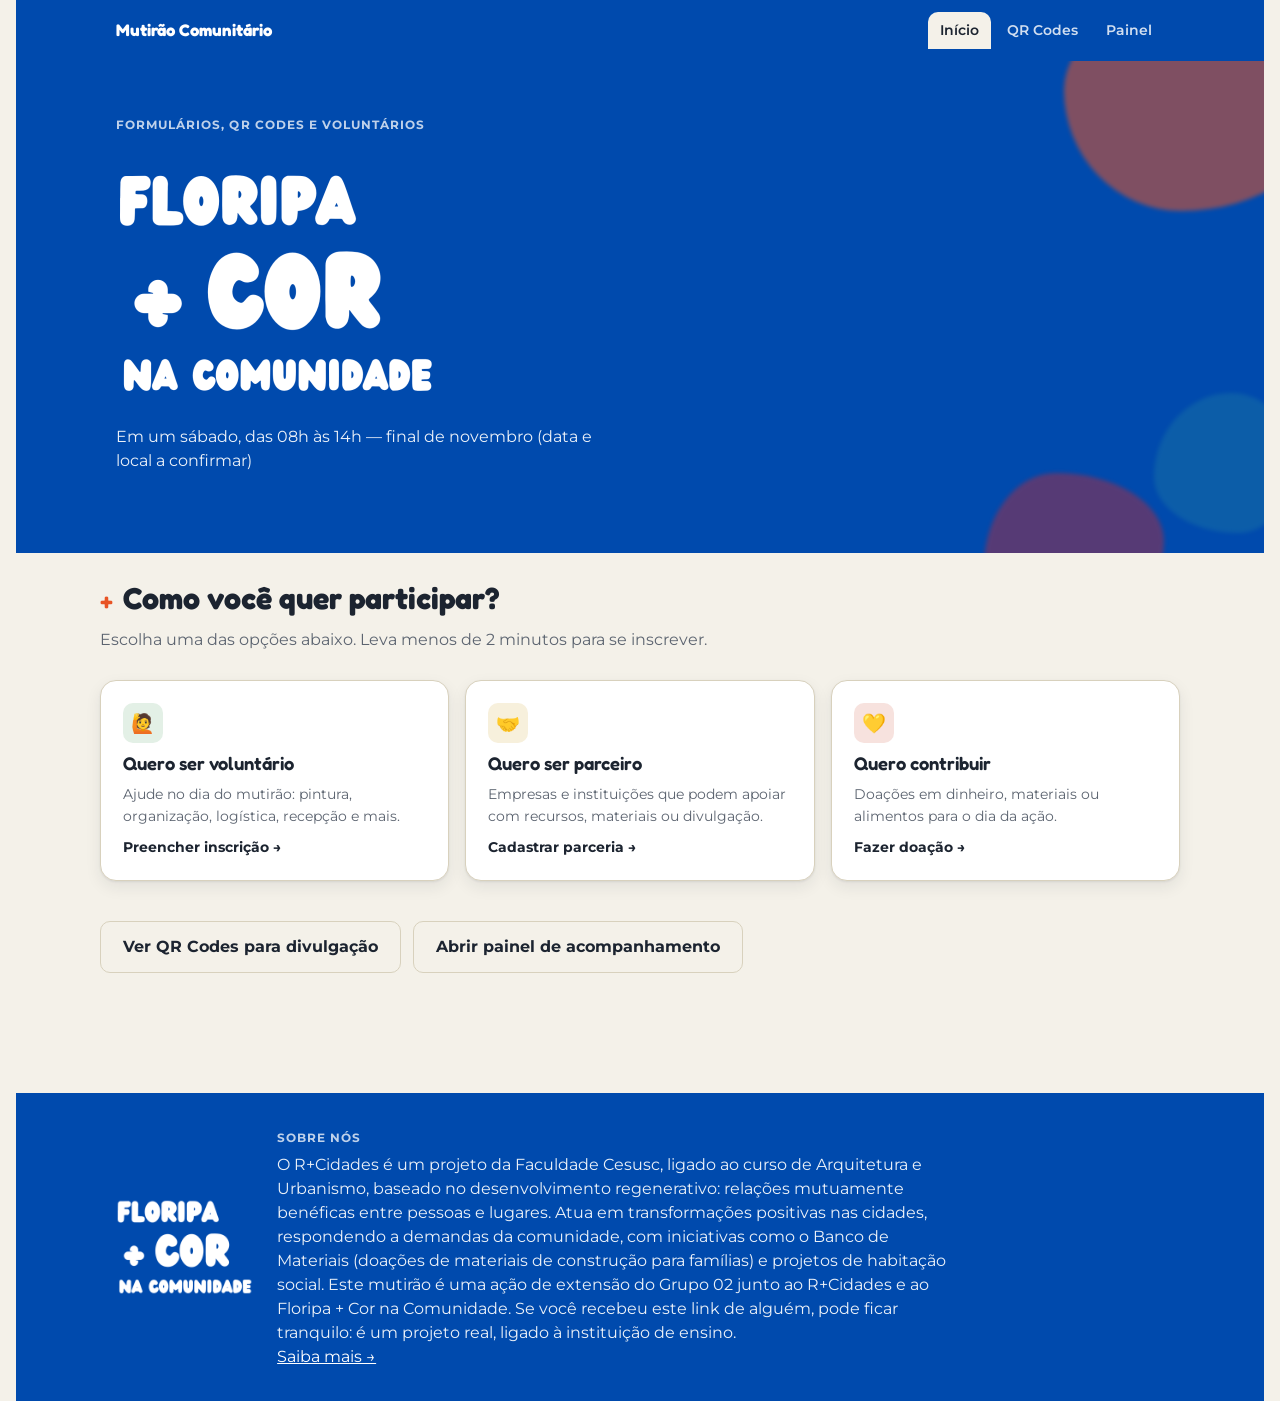
==== commit bb603a14: "Atualiza horario do evento e deixa data e local a confirmar Evento sera em um sabado, das 08h as 14h" ====
--- a/index.html
+++ b/index.html
@@ -131,7 +131,7 @@
   <div class="hero-inner stack">
     <span class="eyebrow" id="evento-org">Grupo 02 — Formulários, QR Codes e Voluntários</span>
     <h1 class="hero-logo"><img src="assets/logo-floripa-cor-branco.png" alt="Floripa + Cor na Comunidade — Mutirão Comunitário"></h1>
-    <p id="evento-data">Sábado, 08h às 17h — [defina data e local aqui]</p>
+    <p id="evento-data">Em um sábado, das 08h às 14h — final de novembro (data e local a confirmar)</p>
   </div>
 </header>
 
